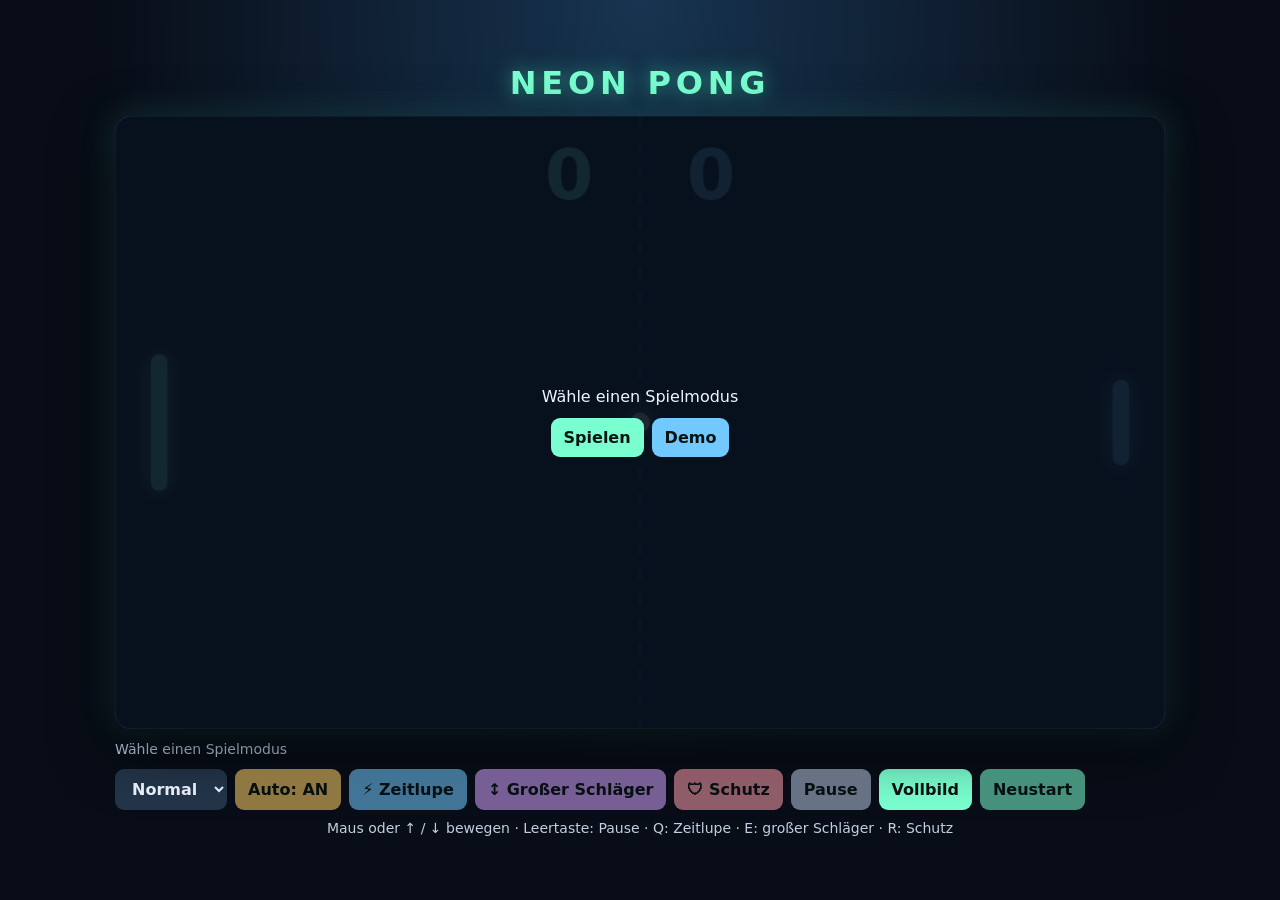
==== index.html @ c9a8128f "Add Neon Pong with Play and Demo start modes" ====
<!DOCTYPE html>
<html lang="de">
<head>
  <meta charset="UTF-8">
  <meta name="viewport" content="width=device-width, initial-scale=1">
  <title>Neon Pong – PC</title>
  <style>
    * { box-sizing: border-box; }

    body {
      margin: 0;
      min-height: 100vh;
      display: grid;
      place-items: center;
      padding: 24px;
      color: #eef5ff;
      background:
        radial-gradient(ellipse at 50% 0%, #173450, transparent 60%),
        #080d17;
      font-family: system-ui, sans-serif;
    }

    main { width: min(1050px, 96vw); text-align: center; }

    h1 {
      margin: 0 0 14px;
      color: #7affd0;
      letter-spacing: .15em;
      text-shadow: 0 0 20px #45ffc088;
    }

    canvas {
      display: block;
      width: 100%;
      height: auto;
      border: 1px solid #6b819b;
      border-radius: 16px;
      background: #0a1320;
      box-shadow: 0 20px 60px #0009, 0 0 35px #44d9c533;
      cursor: crosshair;
    }

    .arena { position: relative; }

    .start-menu {
      position: absolute;
      inset: 0;
      display: grid;
      place-content: center;
      gap: 12px;
      border-radius: 16px;
      background: #07101de6;
    }

    .start-menu[hidden] { display: none; }
    .start-menu p { margin: 0; }
    .start-menu .buttons { justify-content: center; }
    #demoButton { background: #72c9ff; }

    .toolbar {
      display: flex;
      justify-content: space-between;
      align-items: center;
      gap: 12px;
      flex-wrap: wrap;
      margin-top: 12px;
    }

    .buttons {
      display: flex;
      gap: 8px;
      flex-wrap: wrap;
    }

    button, select {
      border: 0;
      border-radius: 9px;
      padding: 10px 13px;
      font: inherit;
      font-weight: 800;
    }

    button {
      color: #07130f;
      background: #7affd0;
      cursor: pointer;
    }

    button:hover:not(:disabled) { filter: brightness(1.12); }
    button:disabled { opacity: .55; cursor: default; }
    select { color: #eef5ff; background: #24354a; cursor: pointer; }

    #autoButton { background: #ffd166; }
    #boostButton { background: #72c9ff; }
    #bigButton { background: #d3a4ff; }
    #shieldButton { background: #ff9eae; }
    #pauseButton { background: #b6c8df; }

    .status, .help {
      color: #c1cfe0;
      font-size: 14px;
    }

    .status { min-width: 190px; text-align: left; }
    .help { margin: 10px 0 0; }

    main:fullscreen {
      width: 100%;
      height: 100%;
      padding: 20px;
      display: flex;
      flex-direction: column;
      justify-content: center;
      background: #080d17;
    }

    main:fullscreen .arena { align-self: center; max-width: 100%; }

    main:fullscreen canvas {
      width: auto;
      height: min(75vh, 650px);
      max-width: 100%;
      margin: 0 auto;
    }

    @media (max-width: 700px) {
      body { padding: 12px; }
      .toolbar { justify-content: center; }
      .status { text-align: center; }
      .buttons { justify-content: center; }
    }
  </style>
</head>
<body>
  <main id="gameShell">
    <h1>NEON PONG</h1>

    <div class="arena">
      <canvas id="game" width="960" height="560" aria-label="Neon Pong" tabindex="0"></canvas>
      <section class="start-menu" id="startMenu" aria-label="Spielmodus">
        <p>Wähle einen Spielmodus</p>
        <div class="buttons">
          <button id="playButton" type="button">Spielen</button>
          <button id="demoButton" type="button">Demo</button>
        </div>
      </section>
    </div>

    <div class="toolbar">
      <div id="status" class="status">Links: Auto · Rechts: Computer</div>

      <div class="buttons">
        <select id="difficulty" aria-label="Schwierigkeit">
          <option value="easy">Leicht</option>
          <option value="normal" selected>Normal</option>
          <option value="hard">Schwer</option>
        </select>
        <button id="autoButton" type="button">Auto: AN</button>
        <button id="boostButton" type="button">⚡ Zeitlupe</button>
        <button id="bigButton" type="button">↕ Großer Schläger</button>
        <button id="shieldButton" type="button">🛡 Schutz</button>
        <button id="pauseButton" type="button">Pause</button>
        <button id="fullscreenButton" type="button">Vollbild</button>
        <button id="restartButton" type="button">Neustart</button>
      </div>
    </div>

    <p class="help">
      Maus oder ↑ / ↓ bewegen · Leertaste: Pause · Q: Zeitlupe · E: großer Schläger · R: Schutz
    </p>
  </main>

  <script>
    const canvas = document.querySelector("#game");
    const ctx = canvas.getContext("2d");
    const shell = document.querySelector("#gameShell");

    const startMenu = document.querySelector("#startMenu");
    const playButton = document.querySelector("#playButton");
    const demoButton = document.querySelector("#demoButton");

    const statusText = document.querySelector("#status");
    const difficulty = document.querySelector("#difficulty");
    const autoButton = document.querySelector("#autoButton");
    const boostButton = document.querySelector("#boostButton");
    const bigButton = document.querySelector("#bigButton");
    const shieldButton = document.querySelector("#shieldButton");
    const pauseButton = document.querySelector("#pauseButton");
    const fullscreenButton = document.querySelector("#fullscreenButton");
    const restartButton = document.querySelector("#restartButton");

    const W = canvas.width;
    const H = canvas.height;
    const BALL_R = 9;
    const PADDLE_W = 15;
    const PLAYER_NORMAL_H = 125;
    const PLAYER_BIG_H = 205;
    const CPU_H = 78;
    const WIN_SCORE = 5;

    const player = {
      x: 32, y: H / 2 - PLAYER_NORMAL_H / 2,
      w: PADDLE_W, h: PLAYER_NORMAL_H,
      score: 0, color: "#7affd0"
    };

    const cpu = {
      x: W - 32 - PADDLE_W, y: H / 2 - CPU_H / 2,
      w: PADDLE_W, h: CPU_H,
      score: 0, color: "#72c9ff"
    };

    const ball = { x: W / 2, y: H / 2, vx: 0, vy: 0 };
    const keys = { up: false, down: false };
    const particles = [];

    let autoPlay = true;
    let running = false;
    let paused = false;
    let message = "";
    let lastTime = 0;
    let serveTimer = 0;
    let serveDirection = 1;

    let slowTime = 0;
    let slowCooldown = 0;
    let bigTime = 0;
    let bigCooldown = 0;
    let shieldTime = 0;
    let notice = "";
    let noticeTime = 0;

    function startServe(direction) {
      ball.x = W / 2;
      ball.y = H / 2;
      ball.vx = 0;
      ball.vy = 0;
      serveDirection = direction;
      serveTimer = 0.75;
    }

    function startGame(automatic) {
      autoPlay = automatic;
      startMenu.hidden = true;
      resetGame();
      canvas.focus({ preventScroll: true });
    }

    function resetGame() {
      keys.up = keys.down = false;
      player.score = 0;
      cpu.score = 0;
      player.h = PLAYER_NORMAL_H;
      player.y = H / 2 - player.h / 2;
      cpu.y = H / 2 - cpu.h / 2;

      particles.length = 0;
      slowTime = slowCooldown = 0;
      bigTime = bigCooldown = shieldTime = 0;
      notice = message = "";
      running = true;
      paused = false;
      pauseButton.textContent = "Pause";

      startServe(Math.random() < 0.5 ? -1 : 1);
      updateButtons();
    }

    function clampPaddle(paddle) {
      paddle.y = Math.max(0, Math.min(H - paddle.h, paddle.y));
    }

    function takeManualControl() {
      if (autoPlay) {
        autoPlay = false;
        updateButtons();
      }
    }

    function activateSlow() {
      if (!running || paused || slowCooldown > 0) return;
      slowTime = 2.5;
      slowCooldown = 7;
      showNotice("ZEITLUPE!");
      burst(ball.x, ball.y, "#ffd166");
    }

    function activateBigPaddle() {
      if (!running || paused || bigCooldown > 0) return;
      bigTime = 5;
      bigCooldown = 10;
      player.h = PLAYER_BIG_H;
      clampPaddle(player);
      showNotice("GROSSER SCHLÄGER!");
      burst(player.x + player.w, player.y + player.h / 2, "#d3a4ff");
    }

    function activateShield() {
      if (!running || paused || shieldTime > 0) return;
      shieldTime = 8;
      showNotice("SCHUTZ AKTIV!");
      burst(player.x + player.w, player.y + player.h / 2, "#ff9eae");
    }

    function showNotice(text) {
      notice = text;
      noticeTime = 1.4;
    }

    function togglePause() {
      if (!running) return;
      paused = !paused;
      pauseButton.textContent = paused ? "Weiter" : "Pause";
      updateButtons();
    }

    function update(dt) {
      if (!running || paused) return;

      const seconds = Math.min(dt / 1000, 0.04);

      // Spieler-Schläger: automatische oder manuelle Steuerung.
      if (autoPlay) {
        const target = ball.y - player.h / 2;
        const difference = target - player.y;
        const speed = ball.vx < 0 ? 520 : 300;
        player.y += Math.max(-speed * seconds, Math.min(speed * seconds, difference));
      } else {
        if (keys.up) player.y -= 430 * seconds;
        if (keys.down) player.y += 430 * seconds;
      }
      clampPaddle(player);

      // Computer rechts: Stärke über die Auswahl einstellbar.
      const level = difficulty.value;
      const cpuSpeed = level === "easy" ? 205 : level === "normal" ? 290 : 390;
      const missAmount = level === "easy" ? 34 : level === "normal" ? 20 : 8;
      const target = ball.y + Math.sin(performance.now() / 400) * missAmount - cpu.h / 2;
      const cpuDifference = target - cpu.y;
      cpu.y += Math.max(-cpuSpeed * seconds, Math.min(cpuSpeed * seconds, cpuDifference));
      clampPaddle(cpu);

      if (serveTimer > 0) {
        serveTimer -= seconds;
        if (serveTimer <= 0) {
          const angle = Math.random() * 0.6 - 0.3;
          const speed = 335;
          ball.vx = Math.cos(angle) * speed * serveDirection;
          ball.vy = Math.sin(angle) * speed;
        }
      } else {
        const speedFactor = slowTime > 0 ? 0.55 : 1;
        ball.x += ball.vx * seconds * speedFactor;
        ball.y += ball.vy * seconds * speedFactor;

        // Kollision mit oberer und unterer Wand.
        if (ball.y - BALL_R <= 0) {
          ball.y = BALL_R;
          ball.vy = Math.abs(ball.vy);
          burst(ball.x, ball.y, "#72c9ff");
        } else if (ball.y + BALL_R >= H) {
          ball.y = H - BALL_R;
          ball.vy = -Math.abs(ball.vy);
          burst(ball.x, ball.y, "#72c9ff");
        }

        checkPaddleCollision(player, 1);
        checkPaddleCollision(cpu, -1);

        // Schutzschild verhindert einen Punktverlust einmal pro Aktivierung.
        if (ball.x + BALL_R < 0) {
          if (shieldTime > 0) {
            shieldTime = 0;
            ball.x = BALL_R;
            ball.vx = Math.abs(ball.vx);
            showNotice("SCHUTZ HAT DICH GERETTET!");
            burst(ball.x, ball.y, "#ff9eae");
          } else {
            scorePoint(cpu, 1);
          }
        }

        if (ball.x - BALL_R > W) scorePoint(player, -1);
      }

      slowTime = Math.max(0, slowTime - seconds);
      slowCooldown = Math.max(0, slowCooldown - seconds);
      bigCooldown = Math.max(0, bigCooldown - seconds);
      shieldTime = Math.max(0, shieldTime - seconds);
      noticeTime = Math.max(0, noticeTime - seconds);

      if (bigTime > 0) {
        bigTime = Math.max(0, bigTime - seconds);
        if (bigTime === 0) {
          player.h = PLAYER_NORMAL_H;
          clampPaddle(player);
        }
      }

      updateParticles(seconds);
      updateButtons();
    }

    function checkPaddleCollision(paddle, direction) {
      const overlapsX =
        ball.x + BALL_R >= paddle.x &&
        ball.x - BALL_R <= paddle.x + paddle.w;
      const overlapsY =
        ball.y + BALL_R >= paddle.y &&
        ball.y - BALL_R <= paddle.y + paddle.h;
      const movingToward = direction > 0 ? ball.vx < 0 : ball.vx > 0;

      if (!overlapsX || !overlapsY || !movingToward) return;

      const offset = (ball.y - (paddle.y + paddle.h / 2)) / (paddle.h / 2);
      const speed = Math.min(Math.hypot(ball.vx, ball.vy) + 18, 540);
      const angle = offset * 0.82;

      ball.vx = direction * Math.cos(angle) * speed;
      ball.vy = Math.sin(angle) * speed;

      // Ball aus dem Schläger heraussetzen, damit er nicht darin hängen bleibt.
      ball.x = direction > 0
        ? paddle.x + paddle.w + BALL_R
        : paddle.x - BALL_R;

      burst(ball.x, ball.y, paddle.color);
    }

    function scorePoint(scorer, nextDirection) {
      if (!running) return;

      scorer.score++;
      burst(ball.x, ball.y, scorer.color);

      if (scorer.score >= WIN_SCORE) {
        running = false;
        message = scorer === player ? "DU HAST GEWONNEN!" : "COMPUTER GEWINNT!";
      } else {
        startServe(nextDirection);
      }
    }

    function burst(x, y, color) {
      for (let i = 0; i < 12; i++) {
        const angle = Math.random() * Math.PI * 2;
        const speed = 45 + Math.random() * 170;
        particles.push({
          x, y,
          vx: Math.cos(angle) * speed,
          vy: Math.sin(angle) * speed,
          life: 1,
          color
        });
      }
    }

    function updateParticles(seconds) {
      for (let i = particles.length - 1; i >= 0; i--) {
        const p = particles[i];
        p.x += p.vx * seconds;
        p.y += p.vy * seconds;
        p.life -= 2.2 * seconds;
        if (p.life <= 0) particles.splice(i, 1);
      }
    }

    function updateButtons() {
      autoButton.disabled = !startMenu.hidden;
      pauseButton.disabled = !running;
      restartButton.disabled = !startMenu.hidden;
      autoButton.textContent = autoPlay ? "Auto: AN" : "Auto: AUS";
      statusText.textContent = !startMenu.hidden
        ? "Wähle einen Spielmodus"
        : autoPlay
          ? "Links: Auto · Rechts: Computer"
          : "Links: Du spielst · Rechts: Computer";

      boostButton.textContent = slowTime > 0
        ? `⚡ Zeitlupe ${slowTime.toFixed(1)}s`
        : slowCooldown > 0
          ? `⚡ Aufladen ${slowCooldown.toFixed(1)}s`
          : "⚡ Zeitlupe";

      bigButton.textContent = bigTime > 0
        ? `↕ Groß ${bigTime.toFixed(1)}s`
        : bigCooldown > 0
          ? `↕ Aufladen ${bigCooldown.toFixed(1)}s`
          : "↕ Großer Schläger";

      shieldButton.textContent = shieldTime > 0
        ? `🛡 Schutz ${shieldTime.toFixed(1)}s`
        : "🛡 Schutz";

      boostButton.disabled = !running || paused || slowCooldown > 0;
      bigButton.disabled = !running || paused || bigCooldown > 0;
      shieldButton.disabled = !running || paused || shieldTime > 0;
    }

    function draw() {
      ctx.clearRect(0, 0, W, H);
      ctx.fillStyle = "#0a1320";
      ctx.fillRect(0, 0, W, H);

      // Mittellinie und dezentes Spielfeldraster.
      ctx.strokeStyle = "#72869b16";
      ctx.lineWidth = 1;
      for (let x = 20; x < W; x += 40) {
        ctx.beginPath();
        ctx.moveTo(x, 0);
        ctx.lineTo(x, H);
        ctx.stroke();
      }

      ctx.setLineDash([10, 13]);
      ctx.strokeStyle = "#73869b66";
      ctx.lineWidth = 3;
      ctx.beginPath();
      ctx.moveTo(W / 2, 0);
      ctx.lineTo(W / 2, H);
      ctx.stroke();
      ctx.setLineDash([]);

      // Punktestand.
      ctx.textAlign = "center";
      ctx.font = "800 64px system-ui, sans-serif";
      ctx.fillStyle = player.color;
      ctx.fillText(player.score, W / 2 - 65, 75);
      ctx.fillStyle = cpu.color;
      ctx.fillText(cpu.score, W / 2 + 65, 75);

      drawPaddle(player);
      drawPaddle(cpu);
      drawBall();

      for (const p of particles) {
        ctx.globalAlpha = p.life;
        ctx.fillStyle = p.color;
        ctx.beginPath();
        ctx.arc(p.x, p.y, 4 * p.life, 0, Math.PI * 2);
        ctx.fill();
      }
      ctx.globalAlpha = 1;

      if (shieldTime > 0) {
        ctx.strokeStyle = "#ff9eae";
        ctx.lineWidth = 5;
        ctx.beginPath();
        ctx.moveTo(12, 0);
        ctx.lineTo(12, H);
        ctx.stroke();
      }

      if (noticeTime > 0) {
        ctx.globalAlpha = Math.min(1, noticeTime);
        ctx.fillStyle = "#fff";
        ctx.font = "800 24px system-ui, sans-serif";
        ctx.fillText(notice, W / 2, H - 24);
        ctx.globalAlpha = 1;
      }

      if (serveTimer > 0 && running && !paused) {
        ctx.fillStyle = "#c1cfe0";
        ctx.font = "600 18px system-ui, sans-serif";
        ctx.fillText("Gleich geht's los …", W / 2, H - 25);
      }

      if (paused || message) {
        ctx.fillStyle = "#07101ddd";
        ctx.fillRect(0, 0, W, H);
        ctx.fillStyle = "#fff";
        ctx.font = "800 40px system-ui, sans-serif";
        ctx.fillText(message || "PAUSE", W / 2, H / 2);
        ctx.fillStyle = "#c1cfe0";
        ctx.font = "18px system-ui, sans-serif";
        ctx.fillText(
          message ? "Klicke auf Neustart für eine neue Runde" : "Leertaste oder Weiter zum Fortsetzen",
          W / 2, H / 2 + 38
        );
      }
    }

    function drawPaddle(paddle) {
      ctx.save();
      ctx.shadowBlur = 20;
      ctx.shadowColor = paddle.color;
      ctx.fillStyle = paddle.color;
      ctx.beginPath();
      ctx.roundRect(paddle.x, paddle.y, paddle.w, paddle.h, 7);
      ctx.fill();
      ctx.restore();
    }

    function drawBall() {
      ctx.save();
      ctx.shadowBlur = slowTime > 0 ? 30 : 20;
      ctx.shadowColor = slowTime > 0 ? "#ffd166" : "#ffffff";
      ctx.fillStyle = slowTime > 0 ? "#ffd166" : "#ffffff";
      ctx.beginPath();
      ctx.arc(ball.x, ball.y, BALL_R, 0, Math.PI * 2);
      ctx.fill();
      ctx.restore();
    }

    function frame(time) {
      const dt = lastTime ? Math.min(time - lastTime, 40) : 16.67;
      lastTime = time;
      update(dt);
      draw();
      requestAnimationFrame(frame);
    }

    canvas.addEventListener("pointermove", (event) => {
      if (paused || !running || autoPlay) return;
      const rect = canvas.getBoundingClientRect();
      const scaleY = H / rect.height;
      player.y = (event.clientY - rect.top) * scaleY - player.h / 2;
      clampPaddle(player);
    });

    window.addEventListener("keydown", (event) => {
      if (!startMenu.hidden || event.target.closest("button, select")) return;

      if (event.key === "ArrowUp" || event.key === "ArrowDown") {
        takeManualControl();
        event.preventDefault();
        if (event.key === "ArrowUp") keys.up = true;
        if (event.key === "ArrowDown") keys.down = true;
      }

      if (event.code === "Space") {
        event.preventDefault();
        togglePause();
      }

      if (event.key.toLowerCase() === "q") activateSlow();
      if (event.key.toLowerCase() === "e") activateBigPaddle();
      if (event.key.toLowerCase() === "r") activateShield();
    });

    window.addEventListener("keyup", (event) => {
      if (event.key === "ArrowUp") keys.up = false;
      if (event.key === "ArrowDown") keys.down = false;
    });

    playButton.addEventListener("click", () => startGame(false));
    demoButton.addEventListener("click", () => startGame(true));

    autoButton.addEventListener("click", () => {
      autoPlay = !autoPlay;
      canvas.focus({ preventScroll: true });
      updateButtons();
    });

    boostButton.addEventListener("click", activateSlow);
    bigButton.addEventListener("click", activateBigPaddle);
    shieldButton.addEventListener("click", activateShield);
    pauseButton.addEventListener("click", togglePause);
    restartButton.addEventListener("click", () => {
      resetGame();
      canvas.focus({ preventScroll: true });
    });

    fullscreenButton.addEventListener("click", async () => {
      try {
        if (!document.fullscreenElement) {
          await shell.requestFullscreen();
        } else {
          await document.exitFullscreen();
        }
      } catch {
        fullscreenButton.textContent = "Vollbild nicht verfügbar";
      }
    });

    document.addEventListener("fullscreenchange", () => {
      fullscreenButton.textContent =
        document.fullscreenElement ? "Vollbild verlassen" : "Vollbild";
    });

    updateButtons();
    requestAnimationFrame(frame);
  </script>
</body>
</html>
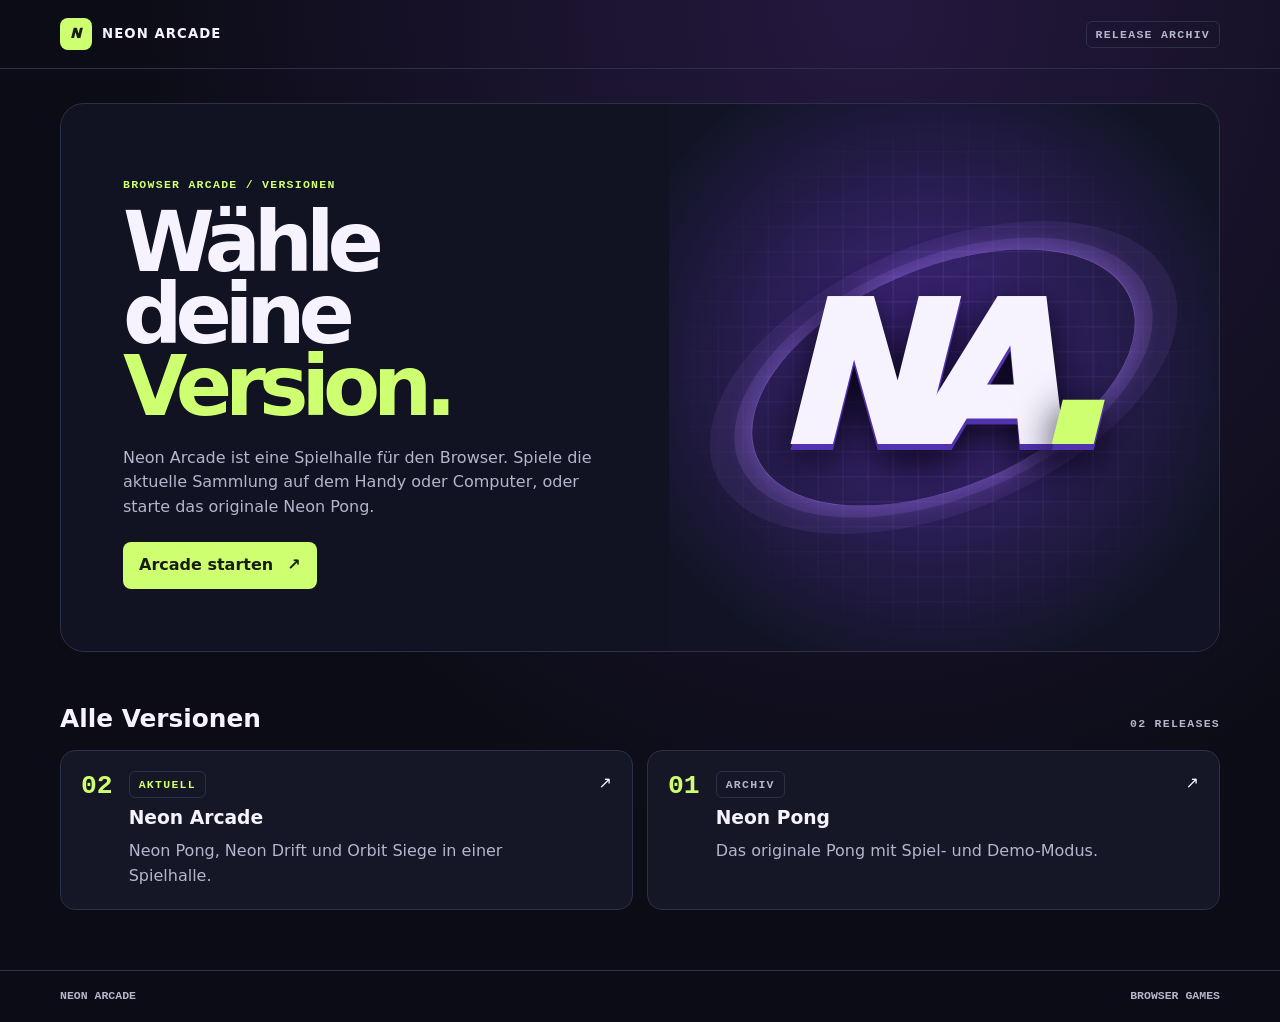
==== commit 60e912fc: "Publish Neon Arcade v2 and archive Neon Pong v1" ====
--- a/index.html
+++ b/index.html
@@ -1,685 +1,26 @@
-<!DOCTYPE html>
+<!doctype html>
 <html lang="de">
 <head>
-  <meta charset="UTF-8">
-  <meta name="viewport" content="width=device-width, initial-scale=1">
-  <title>Neon Pong – PC</title>
-  <style>
-    * { box-sizing: border-box; }
-
-    body {
-      margin: 0;
-      min-height: 100vh;
-      display: grid;
-      place-items: center;
-      padding: 24px;
-      color: #eef5ff;
-      background:
-        radial-gradient(ellipse at 50% 0%, #173450, transparent 60%),
-        #080d17;
-      font-family: system-ui, sans-serif;
-    }
-
-    main { width: min(1050px, 96vw); text-align: center; }
-
-    h1 {
-      margin: 0 0 14px;
-      color: #7affd0;
-      letter-spacing: .15em;
-      text-shadow: 0 0 20px #45ffc088;
-    }
-
-    canvas {
-      display: block;
-      width: 100%;
-      height: auto;
-      border: 1px solid #6b819b;
-      border-radius: 16px;
-      background: #0a1320;
-      box-shadow: 0 20px 60px #0009, 0 0 35px #44d9c533;
-      cursor: crosshair;
-    }
-
-    .arena { position: relative; }
-
-    .start-menu {
-      position: absolute;
-      inset: 0;
-      display: grid;
-      place-content: center;
-      gap: 12px;
-      border-radius: 16px;
-      background: #07101de6;
-    }
-
-    .start-menu[hidden] { display: none; }
-    .start-menu p { margin: 0; }
-    .start-menu .buttons { justify-content: center; }
-    #demoButton { background: #72c9ff; }
-
-    .toolbar {
-      display: flex;
-      justify-content: space-between;
-      align-items: center;
-      gap: 12px;
-      flex-wrap: wrap;
-      margin-top: 12px;
-    }
-
-    .buttons {
-      display: flex;
-      gap: 8px;
-      flex-wrap: wrap;
-    }
-
-    button, select {
-      border: 0;
-      border-radius: 9px;
-      padding: 10px 13px;
-      font: inherit;
-      font-weight: 800;
-    }
-
-    button {
-      color: #07130f;
-      background: #7affd0;
-      cursor: pointer;
-    }
-
-    button:hover:not(:disabled) { filter: brightness(1.12); }
-    button:disabled { opacity: .55; cursor: default; }
-    select { color: #eef5ff; background: #24354a; cursor: pointer; }
-
-    #autoButton { background: #ffd166; }
-    #boostButton { background: #72c9ff; }
-    #bigButton { background: #d3a4ff; }
-    #shieldButton { background: #ff9eae; }
-    #pauseButton { background: #b6c8df; }
-
-    .status, .help {
-      color: #c1cfe0;
-      font-size: 14px;
-    }
-
-    .status { min-width: 190px; text-align: left; }
-    .help { margin: 10px 0 0; }
-
-    main:fullscreen {
-      width: 100%;
-      height: 100%;
-      padding: 20px;
-      display: flex;
-      flex-direction: column;
-      justify-content: center;
-      background: #080d17;
-    }
-
-    main:fullscreen .arena { align-self: center; max-width: 100%; }
-
-    main:fullscreen canvas {
-      width: auto;
-      height: min(75vh, 650px);
-      max-width: 100%;
-      margin: 0 auto;
-    }
-
-    @media (max-width: 700px) {
-      body { padding: 12px; }
-      .toolbar { justify-content: center; }
-      .status { text-align: center; }
-      .buttons { justify-content: center; }
-    }
-  </style>
+<meta charset="utf-8">
+<meta name="viewport" content="width=device-width, initial-scale=1">
+<meta name="theme-color" content="#0b0c15">
+<title>Neon Arcade · Versionen</title>
+<link rel="stylesheet" href="v2/arcade.css">
 </head>
-<body>
-  <main id="gameShell">
-    <h1>NEON PONG</h1>
-
-    <div class="arena">
-      <canvas id="game" width="960" height="560" aria-label="Neon Pong" tabindex="0"></canvas>
-      <section class="start-menu" id="startMenu" aria-label="Spielmodus">
-        <p>Wähle einen Spielmodus</p>
-        <div class="buttons">
-          <button id="playButton" type="button">Spielen</button>
-          <button id="demoButton" type="button">Demo</button>
-        </div>
-      </section>
-    </div>
-
-    <div class="toolbar">
-      <div id="status" class="status">Links: Auto · Rechts: Computer</div>
-
-      <div class="buttons">
-        <select id="difficulty" aria-label="Schwierigkeit">
-          <option value="easy">Leicht</option>
-          <option value="normal" selected>Normal</option>
-          <option value="hard">Schwer</option>
-        </select>
-        <button id="autoButton" type="button">Auto: AN</button>
-        <button id="boostButton" type="button">⚡ Zeitlupe</button>
-        <button id="bigButton" type="button">↕ Großer Schläger</button>
-        <button id="shieldButton" type="button">🛡 Schutz</button>
-        <button id="pauseButton" type="button">Pause</button>
-        <button id="fullscreenButton" type="button">Vollbild</button>
-        <button id="restartButton" type="button">Neustart</button>
-      </div>
-    </div>
-
-    <p class="help">
-      Maus oder ↑ / ↓ bewegen · Leertaste: Pause · Q: Zeitlupe · E: großer Schläger · R: Schutz
-    </p>
-  </main>
-
-  <script>
-    const canvas = document.querySelector("#game");
-    const ctx = canvas.getContext("2d");
-    const shell = document.querySelector("#gameShell");
-
-    const startMenu = document.querySelector("#startMenu");
-    const playButton = document.querySelector("#playButton");
-    const demoButton = document.querySelector("#demoButton");
-
-    const statusText = document.querySelector("#status");
-    const difficulty = document.querySelector("#difficulty");
-    const autoButton = document.querySelector("#autoButton");
-    const boostButton = document.querySelector("#boostButton");
-    const bigButton = document.querySelector("#bigButton");
-    const shieldButton = document.querySelector("#shieldButton");
-    const pauseButton = document.querySelector("#pauseButton");
-    const fullscreenButton = document.querySelector("#fullscreenButton");
-    const restartButton = document.querySelector("#restartButton");
-
-    const W = canvas.width;
-    const H = canvas.height;
-    const BALL_R = 9;
-    const PADDLE_W = 15;
-    const PLAYER_NORMAL_H = 125;
-    const PLAYER_BIG_H = 205;
-    const CPU_H = 78;
-    const WIN_SCORE = 5;
-
-    const player = {
-      x: 32, y: H / 2 - PLAYER_NORMAL_H / 2,
-      w: PADDLE_W, h: PLAYER_NORMAL_H,
-      score: 0, color: "#7affd0"
-    };
-
-    const cpu = {
-      x: W - 32 - PADDLE_W, y: H / 2 - CPU_H / 2,
-      w: PADDLE_W, h: CPU_H,
-      score: 0, color: "#72c9ff"
-    };
-
-    const ball = { x: W / 2, y: H / 2, vx: 0, vy: 0 };
-    const keys = { up: false, down: false };
-    const particles = [];
-
-    let autoPlay = true;
-    let running = false;
-    let paused = false;
-    let message = "";
-    let lastTime = 0;
-    let serveTimer = 0;
-    let serveDirection = 1;
-
-    let slowTime = 0;
-    let slowCooldown = 0;
-    let bigTime = 0;
-    let bigCooldown = 0;
-    let shieldTime = 0;
-    let notice = "";
-    let noticeTime = 0;
-
-    function startServe(direction) {
-      ball.x = W / 2;
-      ball.y = H / 2;
-      ball.vx = 0;
-      ball.vy = 0;
-      serveDirection = direction;
-      serveTimer = 0.75;
-    }
-
-    function startGame(automatic) {
-      autoPlay = automatic;
-      startMenu.hidden = true;
-      resetGame();
-      canvas.focus({ preventScroll: true });
-    }
-
-    function resetGame() {
-      keys.up = keys.down = false;
-      player.score = 0;
-      cpu.score = 0;
-      player.h = PLAYER_NORMAL_H;
-      player.y = H / 2 - player.h / 2;
-      cpu.y = H / 2 - cpu.h / 2;
-
-      particles.length = 0;
-      slowTime = slowCooldown = 0;
-      bigTime = bigCooldown = shieldTime = 0;
-      notice = message = "";
-      running = true;
-      paused = false;
-      pauseButton.textContent = "Pause";
-
-      startServe(Math.random() < 0.5 ? -1 : 1);
-      updateButtons();
-    }
-
-    function clampPaddle(paddle) {
-      paddle.y = Math.max(0, Math.min(H - paddle.h, paddle.y));
-    }
-
-    function takeManualControl() {
-      if (autoPlay) {
-        autoPlay = false;
-        updateButtons();
-      }
-    }
-
-    function activateSlow() {
-      if (!running || paused || slowCooldown > 0) return;
-      slowTime = 2.5;
-      slowCooldown = 7;
-      showNotice("ZEITLUPE!");
-      burst(ball.x, ball.y, "#ffd166");
-    }
-
-    function activateBigPaddle() {
-      if (!running || paused || bigCooldown > 0) return;
-      bigTime = 5;
-      bigCooldown = 10;
-      player.h = PLAYER_BIG_H;
-      clampPaddle(player);
-      showNotice("GROSSER SCHLÄGER!");
-      burst(player.x + player.w, player.y + player.h / 2, "#d3a4ff");
-    }
-
-    function activateShield() {
-      if (!running || paused || shieldTime > 0) return;
-      shieldTime = 8;
-      showNotice("SCHUTZ AKTIV!");
-      burst(player.x + player.w, player.y + player.h / 2, "#ff9eae");
-    }
-
-    function showNotice(text) {
-      notice = text;
-      noticeTime = 1.4;
-    }
-
-    function togglePause() {
-      if (!running) return;
-      paused = !paused;
-      pauseButton.textContent = paused ? "Weiter" : "Pause";
-      updateButtons();
-    }
-
-    function update(dt) {
-      if (!running || paused) return;
-
-      const seconds = Math.min(dt / 1000, 0.04);
-
-      // Spieler-Schläger: automatische oder manuelle Steuerung.
-      if (autoPlay) {
-        const target = ball.y - player.h / 2;
-        const difference = target - player.y;
-        const speed = ball.vx < 0 ? 520 : 300;
-        player.y += Math.max(-speed * seconds, Math.min(speed * seconds, difference));
-      } else {
-        if (keys.up) player.y -= 430 * seconds;
-        if (keys.down) player.y += 430 * seconds;
-      }
-      clampPaddle(player);
-
-      // Computer rechts: Stärke über die Auswahl einstellbar.
-      const level = difficulty.value;
-      const cpuSpeed = level === "easy" ? 205 : level === "normal" ? 290 : 390;
-      const missAmount = level === "easy" ? 34 : level === "normal" ? 20 : 8;
-      const target = ball.y + Math.sin(performance.now() / 400) * missAmount - cpu.h / 2;
-      const cpuDifference = target - cpu.y;
-      cpu.y += Math.max(-cpuSpeed * seconds, Math.min(cpuSpeed * seconds, cpuDifference));
-      clampPaddle(cpu);
-
-      if (serveTimer > 0) {
-        serveTimer -= seconds;
-        if (serveTimer <= 0) {
-          const angle = Math.random() * 0.6 - 0.3;
-          const speed = 335;
-          ball.vx = Math.cos(angle) * speed * serveDirection;
-          ball.vy = Math.sin(angle) * speed;
-        }
-      } else {
-        const speedFactor = slowTime > 0 ? 0.55 : 1;
-        ball.x += ball.vx * seconds * speedFactor;
-        ball.y += ball.vy * seconds * speedFactor;
-
-        // Kollision mit oberer und unterer Wand.
-        if (ball.y - BALL_R <= 0) {
-          ball.y = BALL_R;
-          ball.vy = Math.abs(ball.vy);
-          burst(ball.x, ball.y, "#72c9ff");
-        } else if (ball.y + BALL_R >= H) {
-          ball.y = H - BALL_R;
-          ball.vy = -Math.abs(ball.vy);
-          burst(ball.x, ball.y, "#72c9ff");
-        }
-
-        checkPaddleCollision(player, 1);
-        checkPaddleCollision(cpu, -1);
-
-        // Schutzschild verhindert einen Punktverlust einmal pro Aktivierung.
-        if (ball.x + BALL_R < 0) {
-          if (shieldTime > 0) {
-            shieldTime = 0;
-            ball.x = BALL_R;
-            ball.vx = Math.abs(ball.vx);
-            showNotice("SCHUTZ HAT DICH GERETTET!");
-            burst(ball.x, ball.y, "#ff9eae");
-          } else {
-            scorePoint(cpu, 1);
-          }
-        }
-
-        if (ball.x - BALL_R > W) scorePoint(player, -1);
-      }
-
-      slowTime = Math.max(0, slowTime - seconds);
-      slowCooldown = Math.max(0, slowCooldown - seconds);
-      bigCooldown = Math.max(0, bigCooldown - seconds);
-      shieldTime = Math.max(0, shieldTime - seconds);
-      noticeTime = Math.max(0, noticeTime - seconds);
-
-      if (bigTime > 0) {
-        bigTime = Math.max(0, bigTime - seconds);
-        if (bigTime === 0) {
-          player.h = PLAYER_NORMAL_H;
-          clampPaddle(player);
-        }
-      }
-
-      updateParticles(seconds);
-      updateButtons();
-    }
-
-    function checkPaddleCollision(paddle, direction) {
-      const overlapsX =
-        ball.x + BALL_R >= paddle.x &&
-        ball.x - BALL_R <= paddle.x + paddle.w;
-      const overlapsY =
-        ball.y + BALL_R >= paddle.y &&
-        ball.y - BALL_R <= paddle.y + paddle.h;
-      const movingToward = direction > 0 ? ball.vx < 0 : ball.vx > 0;
-
-      if (!overlapsX || !overlapsY || !movingToward) return;
-
-      const offset = (ball.y - (paddle.y + paddle.h / 2)) / (paddle.h / 2);
-      const speed = Math.min(Math.hypot(ball.vx, ball.vy) + 18, 540);
-      const angle = offset * 0.82;
-
-      ball.vx = direction * Math.cos(angle) * speed;
-      ball.vy = Math.sin(angle) * speed;
-
-      // Ball aus dem Schläger heraussetzen, damit er nicht darin hängen bleibt.
-      ball.x = direction > 0
-        ? paddle.x + paddle.w + BALL_R
-        : paddle.x - BALL_R;
-
-      burst(ball.x, ball.y, paddle.color);
-    }
-
-    function scorePoint(scorer, nextDirection) {
-      if (!running) return;
-
-      scorer.score++;
-      burst(ball.x, ball.y, scorer.color);
-
-      if (scorer.score >= WIN_SCORE) {
-        running = false;
-        message = scorer === player ? "DU HAST GEWONNEN!" : "COMPUTER GEWINNT!";
-      } else {
-        startServe(nextDirection);
-      }
-    }
-
-    function burst(x, y, color) {
-      for (let i = 0; i < 12; i++) {
-        const angle = Math.random() * Math.PI * 2;
-        const speed = 45 + Math.random() * 170;
-        particles.push({
-          x, y,
-          vx: Math.cos(angle) * speed,
-          vy: Math.sin(angle) * speed,
-          life: 1,
-          color
-        });
-      }
-    }
-
-    function updateParticles(seconds) {
-      for (let i = particles.length - 1; i >= 0; i--) {
-        const p = particles[i];
-        p.x += p.vx * seconds;
-        p.y += p.vy * seconds;
-        p.life -= 2.2 * seconds;
-        if (p.life <= 0) particles.splice(i, 1);
-      }
-    }
-
-    function updateButtons() {
-      autoButton.disabled = !startMenu.hidden;
-      pauseButton.disabled = !running;
-      restartButton.disabled = !startMenu.hidden;
-      autoButton.textContent = autoPlay ? "Auto: AN" : "Auto: AUS";
-      statusText.textContent = !startMenu.hidden
-        ? "Wähle einen Spielmodus"
-        : autoPlay
-          ? "Links: Auto · Rechts: Computer"
-          : "Links: Du spielst · Rechts: Computer";
-
-      boostButton.textContent = slowTime > 0
-        ? `⚡ Zeitlupe ${slowTime.toFixed(1)}s`
-        : slowCooldown > 0
-          ? `⚡ Aufladen ${slowCooldown.toFixed(1)}s`
-          : "⚡ Zeitlupe";
-
-      bigButton.textContent = bigTime > 0
-        ? `↕ Groß ${bigTime.toFixed(1)}s`
-        : bigCooldown > 0
-          ? `↕ Aufladen ${bigCooldown.toFixed(1)}s`
-          : "↕ Großer Schläger";
-
-      shieldButton.textContent = shieldTime > 0
-        ? `🛡 Schutz ${shieldTime.toFixed(1)}s`
-        : "🛡 Schutz";
-
-      boostButton.disabled = !running || paused || slowCooldown > 0;
-      bigButton.disabled = !running || paused || bigCooldown > 0;
-      shieldButton.disabled = !running || paused || shieldTime > 0;
-    }
-
-    function draw() {
-      ctx.clearRect(0, 0, W, H);
-      ctx.fillStyle = "#0a1320";
-      ctx.fillRect(0, 0, W, H);
-
-      // Mittellinie und dezentes Spielfeldraster.
-      ctx.strokeStyle = "#72869b16";
-      ctx.lineWidth = 1;
-      for (let x = 20; x < W; x += 40) {
-        ctx.beginPath();
-        ctx.moveTo(x, 0);
-        ctx.lineTo(x, H);
-        ctx.stroke();
-      }
-
-      ctx.setLineDash([10, 13]);
-      ctx.strokeStyle = "#73869b66";
-      ctx.lineWidth = 3;
-      ctx.beginPath();
-      ctx.moveTo(W / 2, 0);
-      ctx.lineTo(W / 2, H);
-      ctx.stroke();
-      ctx.setLineDash([]);
-
-      // Punktestand.
-      ctx.textAlign = "center";
-      ctx.font = "800 64px system-ui, sans-serif";
-      ctx.fillStyle = player.color;
-      ctx.fillText(player.score, W / 2 - 65, 75);
-      ctx.fillStyle = cpu.color;
-      ctx.fillText(cpu.score, W / 2 + 65, 75);
-
-      drawPaddle(player);
-      drawPaddle(cpu);
-      drawBall();
-
-      for (const p of particles) {
-        ctx.globalAlpha = p.life;
-        ctx.fillStyle = p.color;
-        ctx.beginPath();
-        ctx.arc(p.x, p.y, 4 * p.life, 0, Math.PI * 2);
-        ctx.fill();
-      }
-      ctx.globalAlpha = 1;
-
-      if (shieldTime > 0) {
-        ctx.strokeStyle = "#ff9eae";
-        ctx.lineWidth = 5;
-        ctx.beginPath();
-        ctx.moveTo(12, 0);
-        ctx.lineTo(12, H);
-        ctx.stroke();
-      }
-
-      if (noticeTime > 0) {
-        ctx.globalAlpha = Math.min(1, noticeTime);
-        ctx.fillStyle = "#fff";
-        ctx.font = "800 24px system-ui, sans-serif";
-        ctx.fillText(notice, W / 2, H - 24);
-        ctx.globalAlpha = 1;
-      }
-
-      if (serveTimer > 0 && running && !paused) {
-        ctx.fillStyle = "#c1cfe0";
-        ctx.font = "600 18px system-ui, sans-serif";
-        ctx.fillText("Gleich geht's los …", W / 2, H - 25);
-      }
-
-      if (paused || message) {
-        ctx.fillStyle = "#07101ddd";
-        ctx.fillRect(0, 0, W, H);
-        ctx.fillStyle = "#fff";
-        ctx.font = "800 40px system-ui, sans-serif";
-        ctx.fillText(message || "PAUSE", W / 2, H / 2);
-        ctx.fillStyle = "#c1cfe0";
-        ctx.font = "18px system-ui, sans-serif";
-        ctx.fillText(
-          message ? "Klicke auf Neustart für eine neue Runde" : "Leertaste oder Weiter zum Fortsetzen",
-          W / 2, H / 2 + 38
-        );
-      }
-    }
-
-    function drawPaddle(paddle) {
-      ctx.save();
-      ctx.shadowBlur = 20;
-      ctx.shadowColor = paddle.color;
-      ctx.fillStyle = paddle.color;
-      ctx.beginPath();
-      ctx.roundRect(paddle.x, paddle.y, paddle.w, paddle.h, 7);
-      ctx.fill();
-      ctx.restore();
-    }
-
-    function drawBall() {
-      ctx.save();
-      ctx.shadowBlur = slowTime > 0 ? 30 : 20;
-      ctx.shadowColor = slowTime > 0 ? "#ffd166" : "#ffffff";
-      ctx.fillStyle = slowTime > 0 ? "#ffd166" : "#ffffff";
-      ctx.beginPath();
-      ctx.arc(ball.x, ball.y, BALL_R, 0, Math.PI * 2);
-      ctx.fill();
-      ctx.restore();
-    }
-
-    function frame(time) {
-      const dt = lastTime ? Math.min(time - lastTime, 40) : 16.67;
-      lastTime = time;
-      update(dt);
-      draw();
-      requestAnimationFrame(frame);
-    }
-
-    canvas.addEventListener("pointermove", (event) => {
-      if (paused || !running || autoPlay) return;
-      const rect = canvas.getBoundingClientRect();
-      const scaleY = H / rect.height;
-      player.y = (event.clientY - rect.top) * scaleY - player.h / 2;
-      clampPaddle(player);
-    });
-
-    window.addEventListener("keydown", (event) => {
-      if (!startMenu.hidden || event.target.closest("button, select")) return;
-
-      if (event.key === "ArrowUp" || event.key === "ArrowDown") {
-        takeManualControl();
-        event.preventDefault();
-        if (event.key === "ArrowUp") keys.up = true;
-        if (event.key === "ArrowDown") keys.down = true;
-      }
-
-      if (event.code === "Space") {
-        event.preventDefault();
-        togglePause();
-      }
-
-      if (event.key.toLowerCase() === "q") activateSlow();
-      if (event.key.toLowerCase() === "e") activateBigPaddle();
-      if (event.key.toLowerCase() === "r") activateShield();
-    });
-
-    window.addEventListener("keyup", (event) => {
-      if (event.key === "ArrowUp") keys.up = false;
-      if (event.key === "ArrowDown") keys.down = false;
-    });
-
-    playButton.addEventListener("click", () => startGame(false));
-    demoButton.addEventListener("click", () => startGame(true));
-
-    autoButton.addEventListener("click", () => {
-      autoPlay = !autoPlay;
-      canvas.focus({ preventScroll: true });
-      updateButtons();
-    });
-
-    boostButton.addEventListener("click", activateSlow);
-    bigButton.addEventListener("click", activateBigPaddle);
-    shieldButton.addEventListener("click", activateShield);
-    pauseButton.addEventListener("click", togglePause);
-    restartButton.addEventListener("click", () => {
-      resetGame();
-      canvas.focus({ preventScroll: true });
-    });
-
-    fullscreenButton.addEventListener("click", async () => {
-      try {
-        if (!document.fullscreenElement) {
-          await shell.requestFullscreen();
-        } else {
-          await document.exitFullscreen();
-        }
-      } catch {
-        fullscreenButton.textContent = "Vollbild nicht verfügbar";
-      }
-    });
-
-    document.addEventListener("fullscreenchange", () => {
-      fullscreenButton.textContent =
-        document.fullscreenElement ? "Vollbild verlassen" : "Vollbild";
-    });
-
-    updateButtons();
-    requestAnimationFrame(frame);
-  </script>
-</body>
-</html>+<body class="archive">
+<header class="top"><span class="brand"><span class="logo">N</span> NEON ARCADE</span><span class="tag">RELEASE ARCHIV</span></header>
+<main class="wrap">
+<section class="hero">
+<div class="hero-copy"><p class="eyebrow">BROWSER ARCADE / VERSIONEN</p><h1>Wähle deine<br><em>Version.</em></h1><p>Neon Arcade ist eine Spielhalle für den Browser. Spiele die aktuelle Sammlung auf dem Handy oder Computer, oder starte das originale Neon Pong.</p><a class="primary" href="v2/">Arcade starten <span aria-hidden="true">↗</span></a></div>
+<div class="hero-art" aria-hidden="true"><div class="orb"></div><span>NA<span>.</span></span></div>
+</section>
+<section aria-labelledby="versions">
+<div class="section-head"><h2 id="versions">Alle Versionen</h2><span>02 RELEASES</span></div>
+<div class="versions">
+<a class="version" href="v2/"><span class="version-no">02</span><div><span class="tag accent">AKTUELL</span><h3>Neon Arcade</h3><p>Neon Pong, Neon Drift und Orbit Siege in einer Spielhalle.</p></div><span aria-hidden="true">↗</span></a>
+<a class="version" href="v1/"><span class="version-no">01</span><div><span class="tag">ARCHIV</span><h3>Neon Pong</h3><p>Das originale Pong mit Spiel- und Demo-Modus.</p></div><span aria-hidden="true">↗</span></a>
+</div>
+</section>
+</main>
+<footer class="foot"><span>NEON ARCADE</span><span>BROWSER GAMES</span></footer>
+</body></html>
--- a/v2/arcade.css
+++ b/v2/arcade.css
@@ -0,0 +1,71 @@
+:root{color-scheme:dark;--bg:#0b0c15;--panel:#151726;--line:#2c3048;--text:#f6f3ff;--muted:#b5b5cb;--lime:#ceff70;--mono:ui-monospace,Consolas,monospace}
+*{box-sizing:border-box}
+[hidden]{display:none!important}
+html{scroll-behavior:smooth}
+body{margin:0;background:radial-gradient(ellipse at 68% 0,#25183f 0,transparent 48rem),var(--bg);color:var(--text);font:16px/1.55 system-ui,sans-serif}
+a{color:inherit;text-decoration:none}
+button{font:inherit;cursor:pointer}
+:focus-visible{outline:2px solid var(--lime);outline-offset:4px}
+.top,.foot{display:flex;justify-content:space-between;align-items:center;gap:12px;padding:18px max(20px,calc((100vw - 1160px)/2));border-bottom:1px solid var(--line)}
+.foot{border:0;border-top:1px solid var(--line);color:var(--muted);font:700 .72rem var(--mono);margin-top:60px}
+.brand{display:inline-flex;align-items:center;gap:10px;font-weight:900;letter-spacing:.08em;font-size:.83rem;white-space:nowrap}
+.logo{display:grid;place-items:center;width:32px;height:32px;background:var(--lime);color:#171d10;border-radius:8px;font-weight:1000;font-style:italic}
+.tag,.eyebrow,.section-head span,.card small{font:700 .72rem var(--mono);letter-spacing:.11em}
+.tag{border:1px solid var(--line);padding:6px 9px;border-radius:6px;color:var(--muted);white-space:nowrap}
+.tag.accent,.eyebrow{color:var(--lime)}
+.wrap{width:min(1160px,calc(100% - 40px));margin-inline:auto}
+.hero{display:grid;grid-template-columns:1.05fr .95fr;align-items:stretch;min-height:365px;margin:34px 0 48px;border:1px solid var(--line);border-radius:24px;overflow:hidden;background:#111222}
+.hero-copy{padding:clamp(24px,5vw,62px);z-index:1}
+.hero h1{margin:16px 0;font-size:clamp(3.5rem,8vw,7.1rem);line-height:.87;letter-spacing:-.085em}
+.archive .hero h1{font-size:clamp(3rem,6.5vw,5.5rem)}
+.hero em{font-style:normal;color:var(--lime)}
+.hero p:not(.eyebrow){max-width:32rem;color:var(--muted);margin:22px 0}
+.primary,.overlay button{display:inline-flex;align-items:center;justify-content:center;gap:14px;background:var(--lime);color:#171d10;padding:10px 15px;border:1px solid transparent;border-radius:8px;font-weight:800}
+.hero-art{overflow:hidden;position:relative;min-height:210px;isolation:isolate;display:grid;place-items:center;background:radial-gradient(ellipse at 47% 47%,#422886 0,#211a42 54%,#121426 78%)}
+.hero-art:before{content:"";position:absolute;inset:0;background:repeating-linear-gradient(0deg,transparent 0 23px,#b794ff24 24px 25px),repeating-linear-gradient(90deg,transparent 0 23px,#b794ff24 24px 25px);mask-image:radial-gradient(ellipse,#000,transparent 74%)}
+.hero-art>span{z-index:1;font-size:clamp(5rem,15vw,12rem);font-weight:1000;font-style:italic;letter-spacing:-.14em;padding-right:.18em;text-shadow:0 6px #5232ae,0 13px 40px #070312}
+.hero-art>span span{color:var(--lime)}
+.orb{position:absolute;width:74%;aspect-ratio:1;border:1px solid #ad80ff80;border-radius:50%;transform:rotate(-23deg) scaleY(.54);box-shadow:0 0 0 18px #ad80ff24,0 0 0 44px #ad80ff16,0 0 34px #a178ff60}
+.section-head{display:flex;align-items:baseline;justify-content:space-between;gap:10px;margin-bottom:12px}
+.section-head h2{margin:0;font-size:1.55rem}
+.section-head span,.card small{color:var(--muted)}
+.cards,.versions{display:grid;gap:14px;grid-template-columns:repeat(3,minmax(0,1fr))}
+.versions{grid-template-columns:repeat(2,minmax(0,1fr))}
+.version,.card{background:var(--panel);border:1px solid var(--line);border-radius:15px;color:var(--text);text-align:left}
+.version:hover,.card:hover{border-color:var(--lime)}
+.version{padding:20px;display:grid;grid-template-columns:auto 1fr auto;align-items:start;gap:16px}
+.version-no{font:800 1.65rem var(--mono);color:var(--lime)}
+.version h3,.version p{margin:.45rem 0 0}
+.version p,.card-copy>span{color:var(--muted)}
+.card{overflow:hidden;padding:0;--game-color:#ceff70}
+.card.drift{--game-color:#ffa65c}
+.card.orbit{--game-color:#b698ff}
+.card svg{display:block;width:100%;background:radial-gradient(ellipse at 50% 55%,color-mix(in srgb,var(--game-color) 19%,#101321),#101321 74%);color:var(--game-color);stroke:currentColor;fill:none}
+.card svg .guide{opacity:.32;stroke-width:2}
+.card-copy{display:grid;gap:5px;padding:17px}
+.card-copy strong{font-size:1.4rem}
+.card-copy b{color:var(--game-color);margin-top:8px;font-size:.9rem}
+.player{margin-top:20px}
+.player-head,.actions,.controls{display:flex;gap:8px;align-items:center;flex-wrap:wrap}
+.player-head{justify-content:space-between;margin-bottom:12px}
+.player-head h1{margin:0;font-size:clamp(1.12rem,4vw,1.65rem)}
+.player-head button,.controls button{border:1px solid var(--line);border-radius:8px;background:var(--panel);color:var(--text);padding:8px 12px;min-height:42px}
+button:disabled{opacity:.48;cursor:default}
+.game-deck{border:1px solid var(--line);border-radius:14px;background:#101220;overflow:hidden}
+.readout{padding:10px 12px;color:var(--lime);font:700 clamp(.67rem,2vw,.87rem)/1.5 var(--mono);min-height:37px}
+.stage{position:relative;display:grid;place-items:center;background:#080b15}
+canvas{display:block;width:100%;height:auto;max-height:64svh;object-fit:contain;touch-action:none}
+.overlay{position:absolute;inset:0;display:grid;align-content:center;justify-items:center;gap:6px;text-align:center;background:#0b0c15e8;padding:10px;overflow:auto}
+.overlay h2,.overlay p{margin:0}
+.overlay h2{font-size:clamp(1.2rem,5vw,2.8rem)}
+.overlay p{color:var(--muted);font-size:clamp(.76rem,2vw,1rem)}
+.overlay .actions{justify-content:center;margin-top:8px}
+.overlay button{font-size:clamp(.75rem,2vw,1rem);padding:7px 10px}
+.controls{padding:8px;justify-content:center;touch-action:none}
+.controls button{font-size:.8rem;min-width:42px;user-select:none;touch-action:none}
+.controls button[aria-pressed=true]{color:#121510;background:var(--lime)}
+.instructions{color:var(--muted);font-size:.88rem}
+.player:fullscreen{display:flex;flex-direction:column;justify-content:center;background:#080b15;border:none;padding:8px 14px;overflow:auto}
+.player:fullscreen canvas{max-height:calc(100svh - 200px)}
+@media(max-width:700px){.hero{grid-template-columns:1fr;margin-top:20px;margin-bottom:27px}.hero-art{min-height:160px;order:-1}.hero-copy{padding:22px}.cards,.versions{grid-template-columns:1fr}.card{display:grid;grid-template-columns:minmax(90px,36%) 1fr}.card svg{height:100%;min-height:110px}.foot{margin-top:32px}.wrap{width:calc(100% - 26px)}.top,.foot{padding-inline:13px}}
+@media(prefers-reduced-motion:reduce){html{scroll-behavior:auto}}
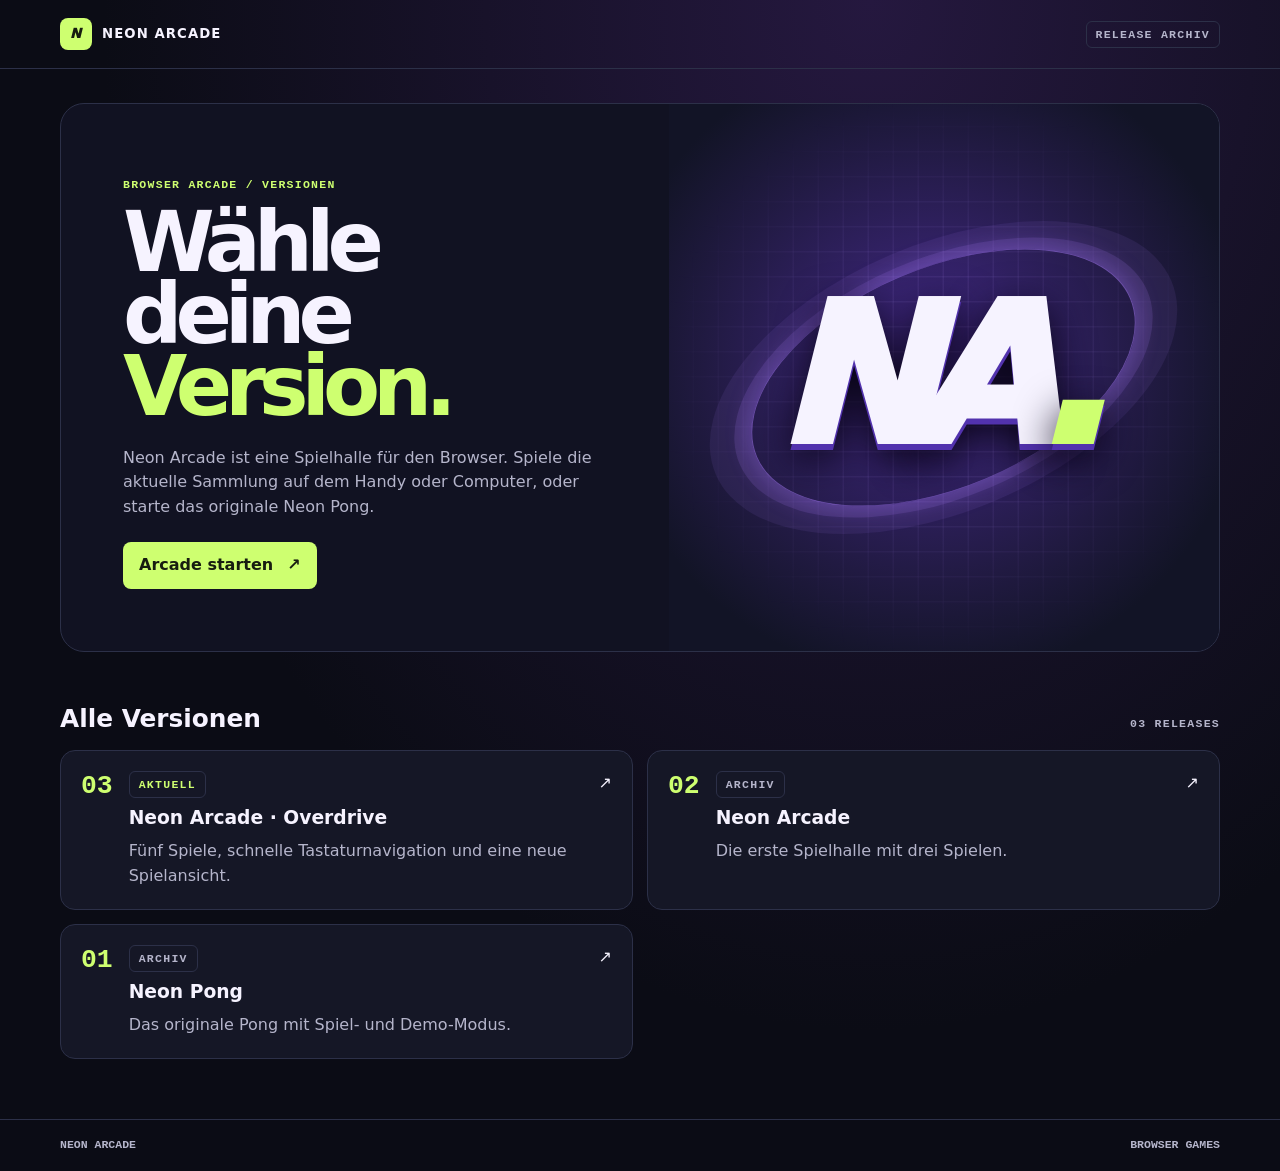
==== commit a6712e84: "Release Neon Arcade Overdrive v3" ====
--- a/index.html
+++ b/index.html
@@ -11,13 +11,14 @@
 <header class="top"><span class="brand"><span class="logo">N</span> NEON ARCADE</span><span class="tag">RELEASE ARCHIV</span></header>
 <main class="wrap">
 <section class="hero">
-<div class="hero-copy"><p class="eyebrow">BROWSER ARCADE / VERSIONEN</p><h1>Wähle deine<br><em>Version.</em></h1><p>Neon Arcade ist eine Spielhalle für den Browser. Spiele die aktuelle Sammlung auf dem Handy oder Computer, oder starte das originale Neon Pong.</p><a class="primary" href="v2/">Arcade starten <span aria-hidden="true">↗</span></a></div>
+<div class="hero-copy"><p class="eyebrow">BROWSER ARCADE / VERSIONEN</p><h1>Wähle deine<br><em>Version.</em></h1><p>Neon Arcade ist eine Spielhalle für den Browser. Spiele die aktuelle Sammlung auf dem Handy oder Computer, oder starte das originale Neon Pong.</p><a class="primary" href="v3/">Arcade starten <span aria-hidden="true">↗</span></a></div>
 <div class="hero-art" aria-hidden="true"><div class="orb"></div><span>NA<span>.</span></span></div>
 </section>
 <section aria-labelledby="versions">
-<div class="section-head"><h2 id="versions">Alle Versionen</h2><span>02 RELEASES</span></div>
+<div class="section-head"><h2 id="versions">Alle Versionen</h2><span>03 RELEASES</span></div>
 <div class="versions">
-<a class="version" href="v2/"><span class="version-no">02</span><div><span class="tag accent">AKTUELL</span><h3>Neon Arcade</h3><p>Neon Pong, Neon Drift und Orbit Siege in einer Spielhalle.</p></div><span aria-hidden="true">↗</span></a>
+<a class="version" href="v3/"><span class="version-no">03</span><div><span class="tag accent">AKTUELL</span><h3>Neon Arcade · Overdrive</h3><p>Fünf Spiele, schnelle Tastaturnavigation und eine neue Spielansicht.</p></div><span aria-hidden="true">↗</span></a>
+<a class="version" href="v2/"><span class="version-no">02</span><div><span class="tag">ARCHIV</span><h3>Neon Arcade</h3><p>Die erste Spielhalle mit drei Spielen.</p></div><span aria-hidden="true">↗</span></a>
 <a class="version" href="v1/"><span class="version-no">01</span><div><span class="tag">ARCHIV</span><h3>Neon Pong</h3><p>Das originale Pong mit Spiel- und Demo-Modus.</p></div><span aria-hidden="true">↗</span></a>
 </div>
 </section>
